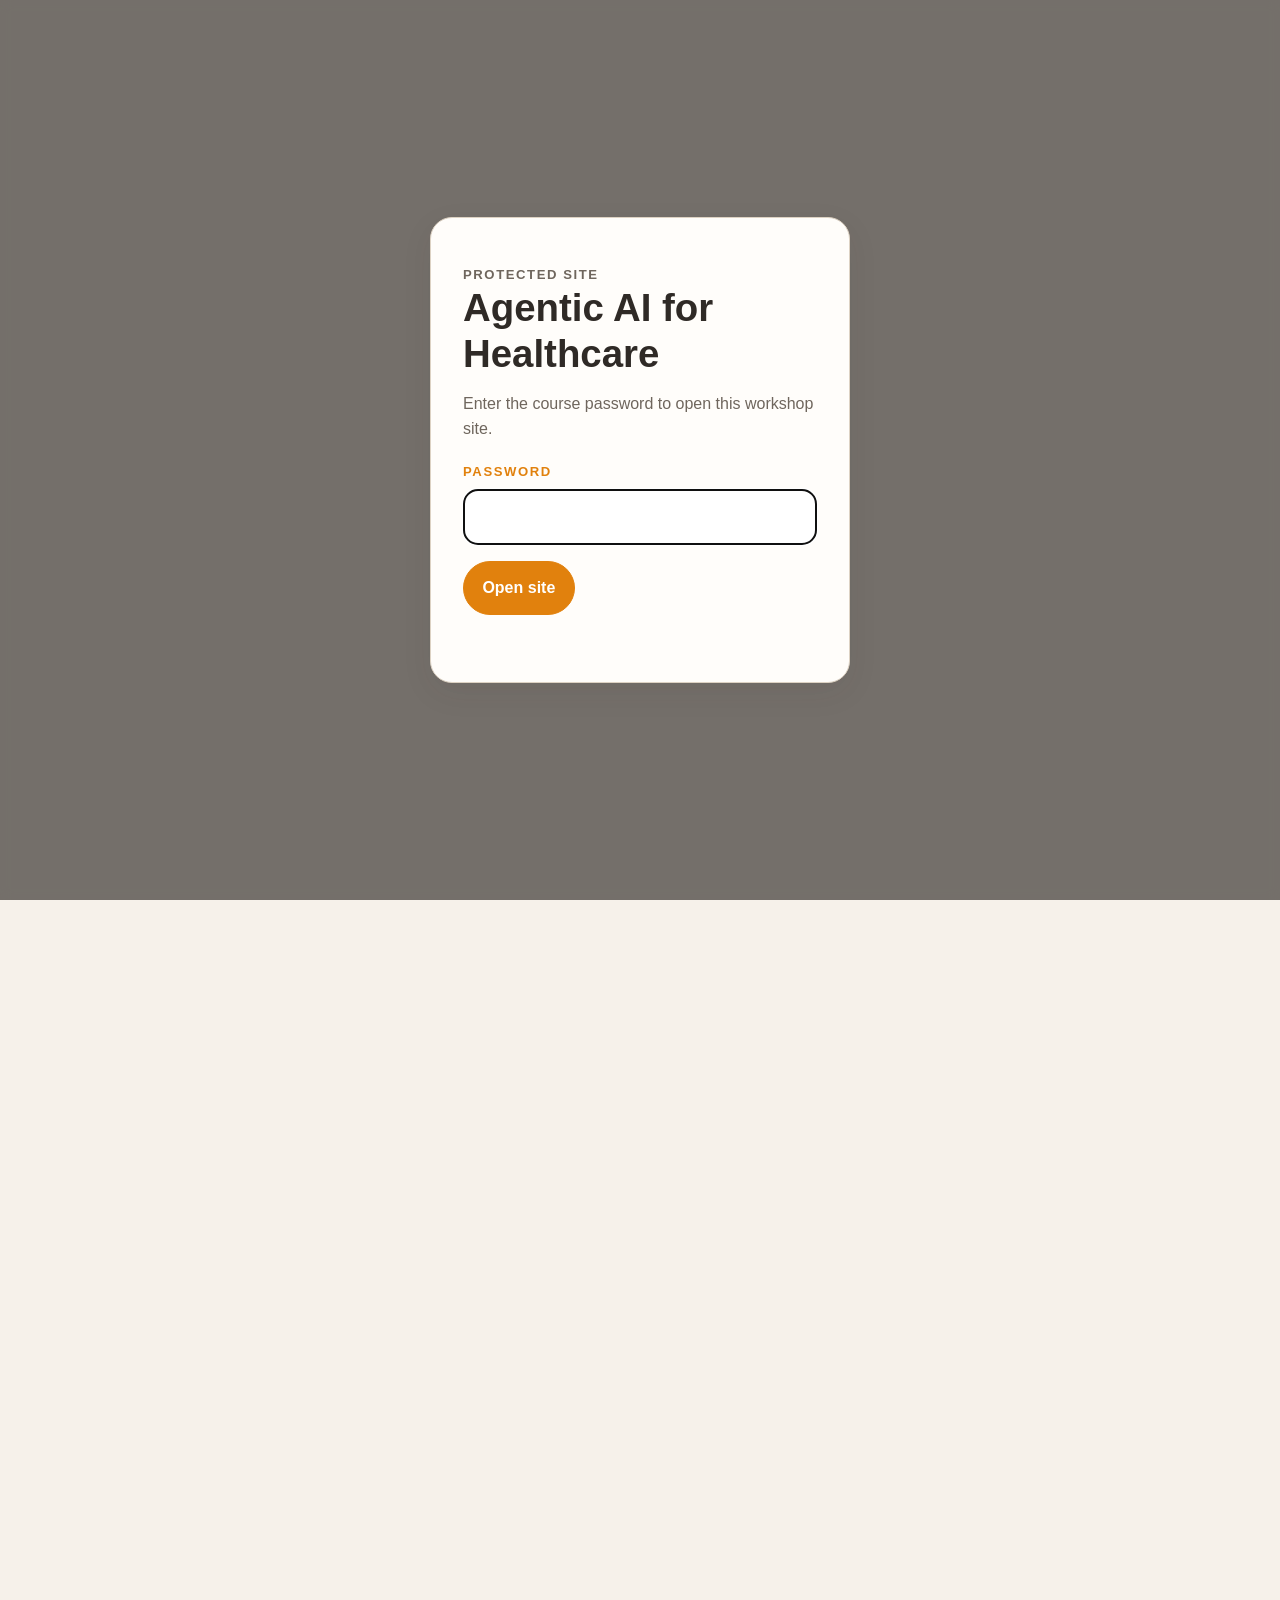
==== index.html @ e7a32786 "Initial commit" ====
<!DOCTYPE html>
<html lang="en">
<head>
  <meta charset="UTF-8" />
  <meta name="viewport" content="width=device-width, initial-scale=1" />
  <title>Intro to Agentic AI for Healthcare | Summer Workshop</title>
  <link rel="stylesheet" href="styles.css" />
</head>
<body class="auth-pending">
  <main>
    <header class="hero">
      <h1>Agentic AI for Healthcare</h1>
      <p>This site collects the setup guide, healthcare-safe prompt examples, and starter project ideas you can use to build AI agents for healthcare workflows.</p>
      <div class="button-row">
        <a class="button primary" href="codex.html">Codex Setup</a>
        <a class="button" href="#prompts">Healthcare Prompts</a>
      </div>
    </header>

    <section class="section">
      <p class="section-label">Later</p>
      <h2>How students should think about healthcare agents</h2>
      <p>This section plays the role of the original workshop's later/advanced notes, but for healthcare. Students should not start with autonomy. They should start with narrow task definitions, explicit safety boundaries, and human review.</p>
      <div class="terminal-columns">
        <article class="card">
          <h3>Design checklist</h3>
          <ol>
            <li>Choose one narrow workflow, such as inbox triage or visit summarization.</li>
            <li>Define the user: clinician, student, scheduler, nurse, patient educator, or analyst.</li>
            <li>Specify trusted inputs and refuse to hallucinate missing data.</li>
            <li>Require structured output so a human can review the work quickly.</li>
            <li>Add escalation logic for emergencies or uncertainty.</li>
          </ol>
        </article>
        <article class="card">
          <h3>Failure checklist</h3>
          <ol>
            <li>Did the agent invent diagnoses, medications, or lab values?</li>
            <li>Did it miss an emergency red flag?</li>
            <li>Did it confuse patient-reported symptoms with clinician findings?</li>
            <li>Did it hide uncertainty instead of surfacing it?</li>
            <li>Did it skip the required handoff to a human reviewer?</li>
          </ol>
        </article>
      </div>
    </section>

    <section class="section">
      <p class="section-label">Starter Kit</p>
      <h2>Minimal healthcare agent system prompt</h2>
      <p>You can start from this template and adapt it to a narrow healthcare workflow.</p>
      <div class="command-block">
        <code>You are a healthcare workflow agent for a teaching environment.

Your job:
1. Complete one narrow task.
2. Use only the information provided to you.
3. Never invent symptoms, diagnoses, labs, medications, or vital signs.
4. State missing or uncertain information explicitly.
5. Escalate emergencies or severe red flags immediately.
6. Produce output in a structured format for human review.

If the task is high risk, stop and generate a handoff note instead of direct advice.</code>
      </div>
    </section>

    <section class="section" id="prompts">
      <p class="section-label">Prompts</p>
      <h2>Starter prompts for healthcare workshop experiments</h2>
      <p>These replace the original prompt examples with healthcare-specific ones that are safer and more relevant for your summer course.</p>
      <div class="prompt-grid">
        <article class="prompt" data-category="triage">
          <span class="prompt-number">Prompt 1</span>
          <h3>Patient inbox triage agent</h3>
          <div class="prompt-body">Build a project called “Patient Inbox Triage” that reads incoming patient portal messages and routes them into emergency escalation, same-day clinical review, routine review, or administrative handling. Require explicit red-flag detection, missing-information reporting, and a patient-facing reply draft that does not diagnose or prescribe. Include app code, tests, sample data, docs, and a short failure-mode analysis. Keep it scoped for a course demo.</div>
        </article>

        <article class="prompt" data-category="monitoring">
          <span class="prompt-number">Prompt 2</span>
          <h3>Remote monitoring dashboard</h3>
          <div class="prompt-body">Download or simulate home monitoring data for a chronic-care scenario such as hypertension, heart failure, or sleep monitoring. Build a small web dashboard that shows trends, highlights possible deterioration, and drafts clinician summaries. Include safe escalation logic and make clear that the dashboard is for review support rather than independent diagnosis.</div>
        </article>

        <article class="prompt" data-category="operations">
          <span class="prompt-number">Prompt 3</span>
          <h3>Medication reconciliation agent</h3>
          <div class="prompt-body">Build an agent that compares hospital discharge medications, outpatient medications, and patient-reported medications. It should identify possible duplicates, omissions, and dose conflicts, then prepare a structured pharmacist review summary. It must not recommend starting, stopping, or changing medications on its own.</div>
        </article>

        <article class="prompt" data-category="documentation">
          <span class="prompt-number">Prompt 4</span>
          <h3>Clinical coding support</h3>
          <div class="prompt-body">Design an agent that reads a progress note and extracts evidence relevant to coding support. For every extracted condition, quote the exact phrase that supports it. Separate documented conditions from suspected ones, do not assign final billing codes automatically, and return a coder review checklist.</div>
        </article>

        <article class="prompt" data-category="monitoring">
          <span class="prompt-number">Prompt 5</span>
          <h3>Wearable sleep or apnea monitoring agent</h3>
          <div class="prompt-body">Create an agent that reviews wearable sleep summaries, pulse trends, motion signals, and symptom notes to determine whether the pattern looks stable, worsening, or unclear. The output should be a trend summary, a review recommendation, urgent flags, and a patient-facing next-step draft. The agent must not diagnose sleep apnea or prescribe treatment.</div>
        </article>

        <article class="prompt prompt-custom" data-category="all">
          <span class="prompt-number">Prompt 6</span>
          <h3>Choose your own healthcare workflow</h3>
          <div class="prompt-body">Pick a workflow from clinical operations, education, patient communication, remote monitoring, public health, or quality improvement.

If you want better results, specify:
- the user
- the workflow goal
- the available data
- the required structured output
- the safety boundaries
- the required escalation or review path</div>
        </article>
      </div>
    </section>

    <section class="section">
      <p class="section-label">Projects</p>
      <h2>Mini project ideas</h2>
      <div class="grid">
        <article class="card">
          <h3>Nurse inbox copilot</h3>
          <p>Classify portal messages, extract red flags, and draft safe handoffs.</p>
        </article>
        <article class="card">
          <h3>Remote follow-up agent</h3>
          <p>Summarize home monitoring data and decide when human review is needed.</p>
        </article>
        <article class="card">
          <h3>Referral packet summarizer</h3>
          <p>Prepare a specialist-facing chart summary with provenance and uncertainty flags.</p>
        </article>
        <article class="card">
          <h3>Sleep monitoring assistant</h3>
          <p>Review wearable sleep data, surface trends, and generate a review summary.</p>
        </article>
      </div>
    </section>

    <footer>Agentic AI for Healthcare</footer>
  </main>

  <script src="auth.js"></script>
  <script src="app.js"></script>
</body>
</html>
---- styles.css ----
:root {
  --pacific-orange: #e1810d;
  --pacific-charcoal: #2f2a26;
  --pacific-sand: #f6f1ea;
  --pacific-panel: #fffdfa;
  --pacific-border: #ddd2c3;
  --pacific-muted: #6f665d;
  --shadow: 0 10px 30px rgba(47, 42, 38, 0.08);
  --health-teal: #0f6d74;
  --health-green: #4e7f52;
}

* {
  box-sizing: border-box;
}

html {
  scroll-behavior: smooth;
}

body {
  margin: 0;
  font-family: "Avenir Next", Avenir, "Segoe UI", sans-serif;
  color: var(--pacific-charcoal);
  background: var(--pacific-sand);
  line-height: 1.6;
}

body.auth-pending {
  overflow: hidden;
}

body.auth-pending main {
  visibility: hidden;
}

main {
  width: min(980px, calc(100% - 2rem));
  margin: 0 auto;
  padding: 2rem 0 3rem;
}

.hero,
.section {
  background: var(--pacific-panel);
  border: 1px solid var(--pacific-border);
  border-radius: 20px;
  box-shadow: var(--shadow);
}

.hero {
  padding: 2.5rem;
}

.eyebrow {
  margin: 0 0 0.5rem;
  font-size: 0.85rem;
  letter-spacing: 0.12em;
  text-transform: uppercase;
  color: var(--pacific-orange);
  font-weight: 700;
}

h1,
h2,
h3 {
  line-height: 1.2;
}

h1 {
  margin: 0;
  font-size: clamp(2.2rem, 5vw, 3.6rem);
}

h2 {
  margin: 0;
  font-size: clamp(1.6rem, 4vw, 2.2rem);
}

h3 {
  margin: 0 0 0.5rem;
  font-size: 1.2rem;
}

.hero p {
  max-width: 44rem;
  margin: 1rem 0 0;
  color: var(--pacific-muted);
  font-size: 1.05rem;
}

.button-row,
.lab-controls {
  display: flex;
  flex-wrap: wrap;
  gap: 0.75rem;
  margin-top: 1.5rem;
}

.button,
.filter-button {
  display: inline-flex;
  align-items: center;
  justify-content: center;
  padding: 0.8rem 1.15rem;
  border-radius: 999px;
  border: 1px solid var(--pacific-orange);
  background: white;
  color: var(--pacific-charcoal);
  text-decoration: none;
  font: inherit;
  font-weight: 600;
  cursor: pointer;
}

.button.primary {
  background: var(--pacific-orange);
  color: white;
}

.filter-button.active {
  background: var(--health-green);
  border-color: var(--health-green);
  color: white;
}

.section {
  margin-top: 1.25rem;
  padding: 2rem;
}

.section-label {
  margin: 0 0 0.35rem;
  font-size: 0.82rem;
  letter-spacing: 0.12em;
  text-transform: uppercase;
  color: var(--pacific-orange);
  font-weight: 700;
}

.section > p {
  color: var(--pacific-muted);
}

.grid,
.terminal-columns,
.prompt-grid {
  display: grid;
  grid-template-columns: repeat(2, minmax(0, 1fr));
  gap: 1rem;
  margin-top: 1.25rem;
}

.card,
.prompt {
  border: 1px solid var(--pacific-border);
  border-radius: 16px;
  padding: 1.25rem;
  background: #fff;
}

.card p,
.prompt p {
  margin: 0.5rem 0 0;
  color: var(--pacific-muted);
}

.link-row {
  margin-top: 1rem;
}

.note {
  margin-top: 1rem;
  padding: 0.9rem 1rem;
  border-left: 4px solid var(--pacific-orange);
  background: #fff7ef;
  color: var(--pacific-muted);
  border-radius: 10px;
}

.terminal-columns ol,
.grid ul {
  margin: 0.75rem 0 0;
  padding-left: 1.2rem;
  color: var(--pacific-muted);
}

.terminal-columns li + li,
.grid li + li {
  margin-top: 0.65rem;
}

.prompt-number {
  display: inline-block;
  margin-bottom: 0.6rem;
  font-size: 0.78rem;
  letter-spacing: 0.12em;
  text-transform: uppercase;
  color: var(--pacific-orange);
  font-weight: 700;
}

.prompt-body {
  margin-top: 0.75rem;
  color: var(--pacific-muted);
  white-space: pre-line;
}

.prompt-custom {
  background: linear-gradient(135deg, #fff7ef 0%, #fffdfa 100%);
}

.prompt.hidden {
  display: none;
}

.command-block {
  margin: 1rem 0 0;
  padding: 1rem 1.1rem;
  border: 1px solid var(--pacific-border);
  border-radius: 16px;
  background: #fff;
  overflow-x: auto;
}

.command-block code {
  display: block;
  white-space: pre;
  font-family: ui-monospace, SFMono-Regular, Menlo, Monaco, Consolas, monospace;
  font-size: 0.95rem;
  color: var(--pacific-charcoal);
}

footer {
  padding: 1.5rem 0 0.5rem;
  text-align: center;
  color: var(--pacific-muted);
  font-size: 0.95rem;
}

.auth-overlay {
  position: fixed;
  inset: 0;
  z-index: 9999;
  display: grid;
  place-items: center;
  padding: 1.5rem;
  background: rgba(47, 42, 38, 0.65);
  backdrop-filter: blur(6px);
}

.auth-card {
  width: min(420px, 100%);
  padding: 2rem;
  border: 1px solid var(--pacific-border);
  border-radius: 22px;
  background: var(--pacific-panel);
  box-shadow: var(--shadow);
}

.auth-card h1 {
  font-size: clamp(1.8rem, 4vw, 2.4rem);
}

.auth-card p {
  margin: 0.85rem 0 0;
  color: var(--pacific-muted);
}

.auth-label {
  display: block;
  margin-top: 1.2rem;
  font-size: 0.82rem;
  letter-spacing: 0.12em;
  text-transform: uppercase;
  color: var(--pacific-orange);
  font-weight: 700;
}

.auth-input {
  width: 100%;
  margin-top: 0.45rem;
  padding: 0.9rem 1rem;
  border: 1px solid var(--pacific-border);
  border-radius: 14px;
  font: inherit;
  color: var(--pacific-charcoal);
  background: #fff;
}

.auth-card .button-row {
  margin-top: 1rem;
}

.auth-error {
  min-height: 1.4rem;
  margin-top: 0.8rem;
  color: #a33828;
  font-weight: 600;
}

@media (max-width: 760px) {
  .hero,
  .section {
    padding: 1.4rem;
  }

  .grid,
  .terminal-columns,
  .prompt-grid {
    grid-template-columns: 1fr;
  }
}
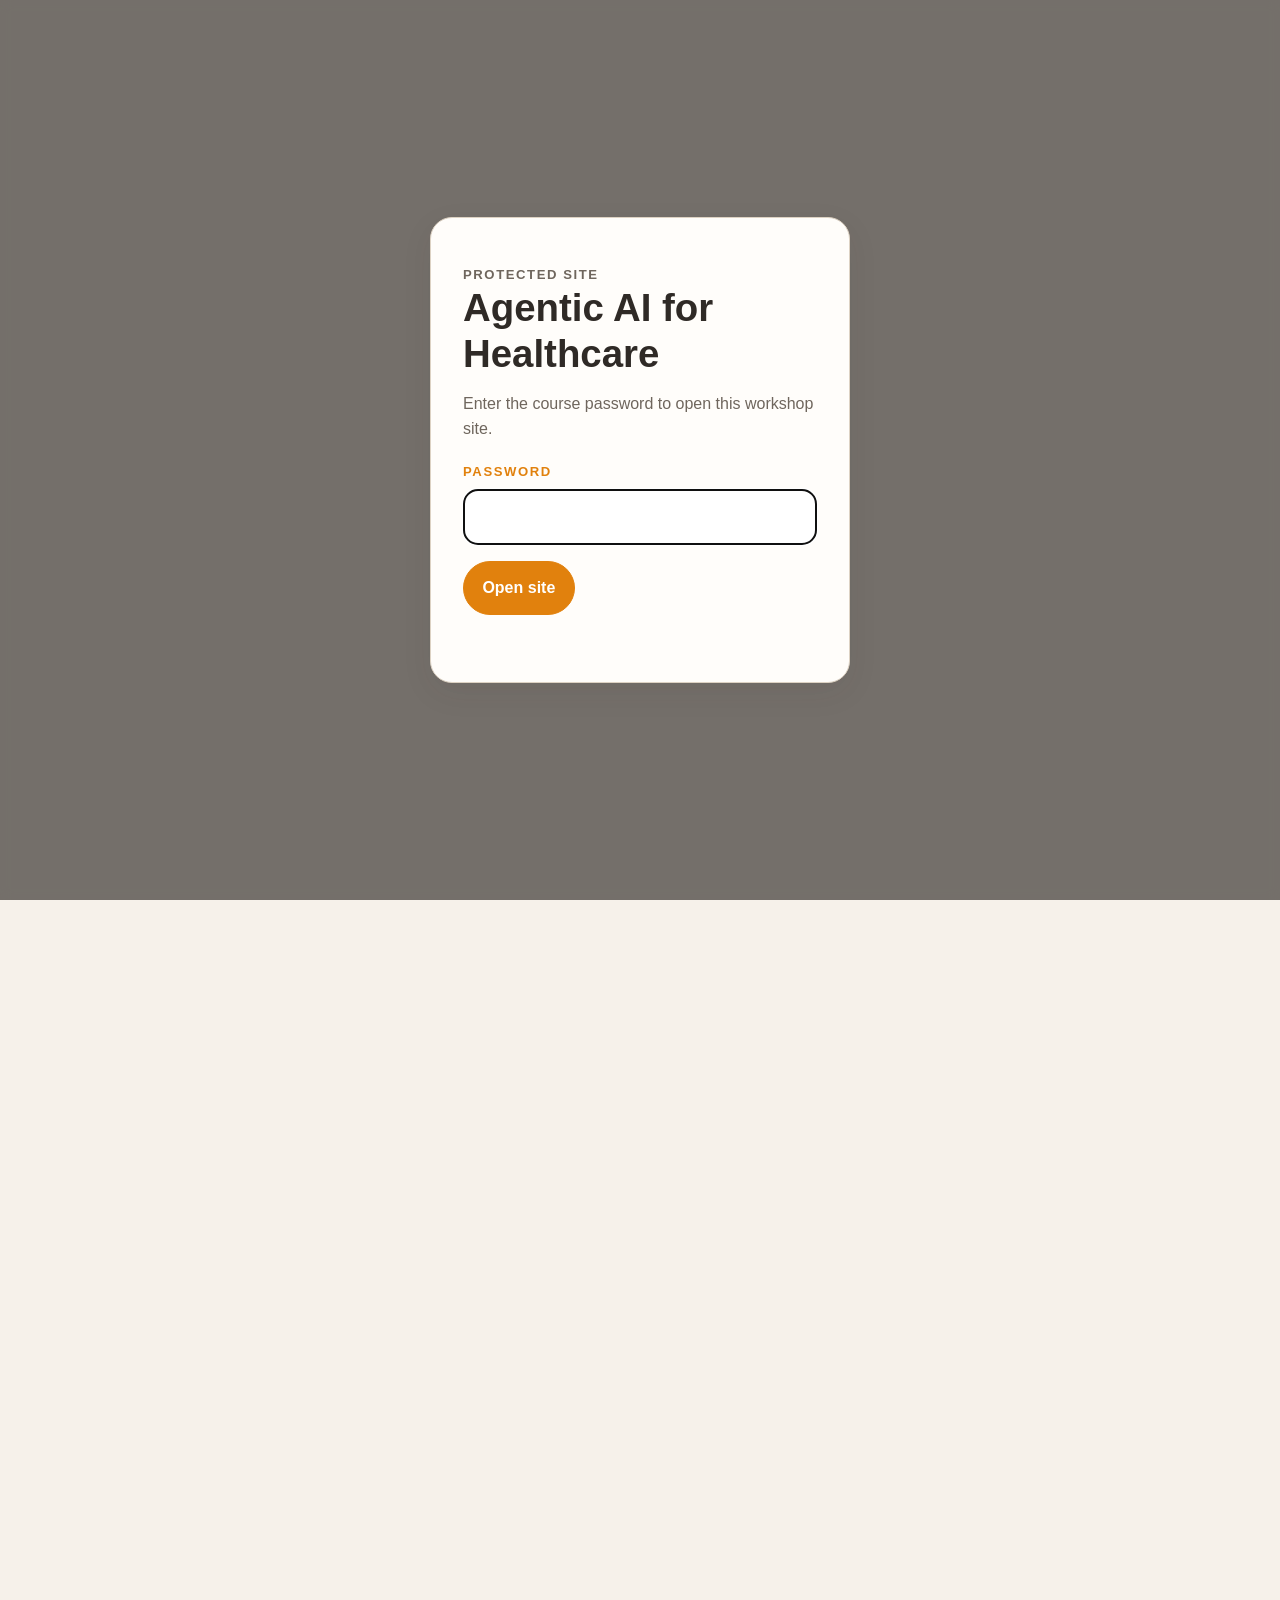
==== commit ac40d70d: "Update healthcare AI workshop content" ====
--- a/index.html
+++ b/index.html
@@ -10,7 +10,7 @@
   <main>
     <header class="hero">
       <h1>Agentic AI for Healthcare</h1>
-      <p>This site collects the setup guide, healthcare-safe prompt examples, and starter project ideas you can use to build AI agents for healthcare workflows.</p>
+      <p>This site collects the setup guide, healthcare-safe prompt examples, current regulatory context, and starter project ideas you can use to build AI agents for healthcare workflows.</p>
       <div class="button-row">
         <a class="button primary" href="codex.html">Codex Setup</a>
         <a class="button" href="#prompts">Healthcare Prompts</a>
@@ -20,7 +20,7 @@
     <section class="section">
       <p class="section-label">Later</p>
       <h2>How students should think about healthcare agents</h2>
-      <p>This section plays the role of the original workshop's later/advanced notes, but for healthcare. Students should not start with autonomy. They should start with narrow task definitions, explicit safety boundaries, and human review.</p>
+      <p>This section plays the role of the original workshop's later/advanced notes, but for healthcare. Students should not start with autonomy. They should start with narrow task definitions, explicit safety boundaries, privacy constraints, and human review.</p>
       <div class="terminal-columns">
         <article class="card">
           <h3>Design checklist</h3>
@@ -30,6 +30,7 @@
             <li>Specify trusted inputs and refuse to hallucinate missing data.</li>
             <li>Require structured output so a human can review the work quickly.</li>
             <li>Add escalation logic for emergencies or uncertainty.</li>
+            <li>Use synthetic, public, or properly de-identified data unless the tool and setting are approved for PHI.</li>
           </ol>
         </article>
         <article class="card">
@@ -40,9 +41,40 @@
             <li>Did it confuse patient-reported symptoms with clinician findings?</li>
             <li>Did it hide uncertainty instead of surfacing it?</li>
             <li>Did it skip the required handoff to a human reviewer?</li>
+            <li>Did it expose PHI, identifiers, or sensitive operational data to an unapproved service?</li>
           </ol>
         </article>
       </div>
+    </section>
+
+    <section class="section">
+      <p class="section-label">July 2026 Update</p>
+      <h2>Current safety and regulatory context</h2>
+      <p>For this class, treat these projects as teaching demos unless they have institutional approval, privacy review, clinical validation, and a defined human accountability path.</p>
+      <div class="grid">
+        <article class="card">
+          <h3>Privacy and PHI</h3>
+          <p>HIPAA de-identification still centers on two methods: Expert Determination or Safe Harbor. Synthetic data is the safest default for class projects.</p>
+        </article>
+        <article class="card">
+          <h3>Medical device boundary</h3>
+          <p>Tools that make clinical predictions, recommendations, or decisions may cross into FDA-regulated medical-device software. Keep demos framed as workflow support unless you are teaching regulation directly.</p>
+        </article>
+        <article class="card">
+          <h3>Transparency</h3>
+          <p>Ask students to document data sources, intended users, known limitations, failure cases, and when a human must take over.</p>
+        </article>
+        <article class="card">
+          <h3>Evaluation</h3>
+          <p>Require test cases for red flags, missing information, conflicting evidence, demographic variation, and prompt-injection attempts.</p>
+        </article>
+      </div>
+      <div class="note">Classroom rule: no real patient data, no clinical deployment, no autonomous diagnosis or treatment, and no final patient-facing message without human review.</div>
+      <ul class="source-list">
+        <li><a href="https://www.hhs.gov/hipaa/for-professionals/special-topics/de-identification/index.html" target="_blank" rel="noopener">HHS HIPAA de-identification guidance</a></li>
+        <li><a href="https://www.fda.gov/medical-devices/software-medical-device-samd/artificial-intelligence-software-medical-device" target="_blank" rel="noopener">FDA AI in Software as a Medical Device</a></li>
+        <li><a href="https://www.fda.gov/medical-devices/software-medical-device-samd/artificial-intelligence-enabled-medical-devices" target="_blank" rel="noopener">FDA AI-enabled medical devices list</a></li>
+      </ul>
     </section>
 
     <section class="section">
@@ -59,6 +91,7 @@
 4. State missing or uncertain information explicitly.
 5. Escalate emergencies or severe red flags immediately.
 6. Produce output in a structured format for human review.
+7. Do not use or request real patient identifiers in this teaching demo.
 
 If the task is high risk, stop and generate a handoff note instead of direct advice.</code>
       </div>
@@ -78,7 +111,7 @@
         <article class="prompt" data-category="monitoring">
           <span class="prompt-number">Prompt 2</span>
           <h3>Remote monitoring dashboard</h3>
-          <div class="prompt-body">Download or simulate home monitoring data for a chronic-care scenario such as hypertension, heart failure, or sleep monitoring. Build a small web dashboard that shows trends, highlights possible deterioration, and drafts clinician summaries. Include safe escalation logic and make clear that the dashboard is for review support rather than independent diagnosis.</div>
+          <div class="prompt-body">Simulate home monitoring data for a chronic-care scenario such as hypertension, heart failure, or sleep monitoring. Build a small web dashboard that shows trends, highlights possible deterioration, and drafts clinician summaries. Include safe escalation logic, missing-data warnings, and make clear that the dashboard is for review support rather than independent diagnosis.</div>
         </article>
 
         <article class="prompt" data-category="operations">
@@ -96,7 +129,7 @@
         <article class="prompt" data-category="monitoring">
           <span class="prompt-number">Prompt 5</span>
           <h3>Wearable sleep or apnea monitoring agent</h3>
-          <div class="prompt-body">Create an agent that reviews wearable sleep summaries, pulse trends, motion signals, and symptom notes to determine whether the pattern looks stable, worsening, or unclear. The output should be a trend summary, a review recommendation, urgent flags, and a patient-facing next-step draft. The agent must not diagnose sleep apnea or prescribe treatment.</div>
+          <div class="prompt-body">Create an agent that reviews simulated wearable sleep summaries, pulse trends, motion signals, and symptom notes to determine whether the pattern looks stable, worsening, or unclear. The output should be a trend summary, a review recommendation, urgent flags, and a patient-facing next-step draft. The agent must not diagnose sleep apnea or prescribe treatment.</div>
         </article>
 
         <article class="prompt prompt-custom" data-category="all">
--- a/styles.css
+++ b/styles.css
@@ -165,6 +165,10 @@
   color: var(--pacific-muted);
 }
 
+.muted {
+  color: var(--pacific-muted);
+}
+
 .link-row {
   margin-top: 1rem;
 }
@@ -229,6 +233,34 @@
   font-family: ui-monospace, SFMono-Regular, Menlo, Monaco, Consolas, monospace;
   font-size: 0.95rem;
   color: var(--pacific-charcoal);
+}
+
+.code-block {
+  margin: 0.6rem 0 0.9rem;
+  padding: 0.85rem 0.95rem;
+  border: 1px solid var(--pacific-border);
+  border-radius: 12px;
+  background: #fff;
+  overflow-x: auto;
+  white-space: pre;
+  font-family: ui-monospace, SFMono-Regular, Menlo, Monaco, Consolas, monospace;
+  font-size: 0.92rem;
+  color: var(--pacific-charcoal);
+}
+
+.source-list {
+  margin: 1rem 0 0;
+  padding-left: 1.2rem;
+  color: var(--pacific-muted);
+}
+
+.source-list li + li {
+  margin-top: 0.45rem;
+}
+
+.source-list a {
+  color: var(--health-teal);
+  font-weight: 600;
 }
 
 footer {
